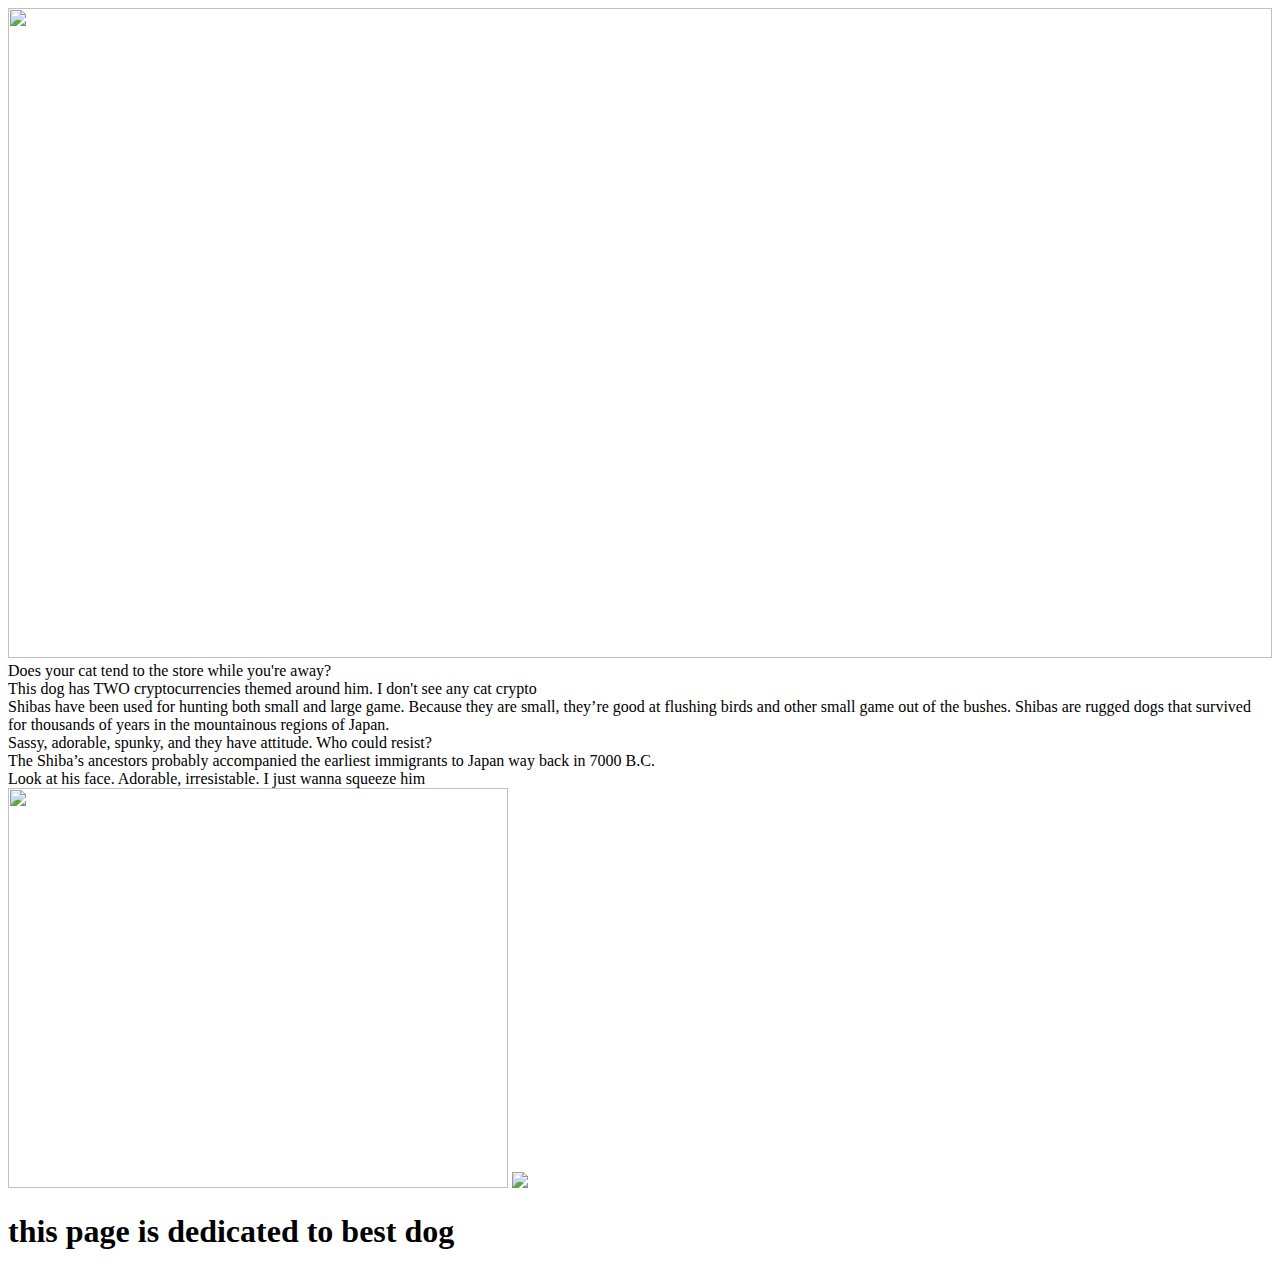
==== index.html @ 57e21d7e "commit" ====
<!DOCTYPE html>
<html lang="en">

<head>
  <meta charset="UTF-8">
  <meta http-equiv="X-UA-Compatible" content="IE=edge">
  <meta name="viewport" content="width=device-width, initial-scale=1.0">

  <link rel="stylesheet" href="./reset.css">
  <link rel="preconnect" href="https://fonts.googleapis.com">
  <link rel="preconnect" href="https://fonts.gstatic.com" crossorigin>
  <link href="https://fonts.googleapis.com/css2?family=Zen+Kaku+Gothic+New:wght@700&display=swap" rel="stylesheet">
   <link rel="stylesheet" href="./style.css">

    <img src="https://i.gadgets360cdn.com/large/dogecoin_stock_unsplash_1630480556270.jpg?downsize=950:*" width= "100%" height= "650 px">
   <div class="container">
      <!-- <div class="divy">A</div> -->
      <div class="divy item1">Does your cat tend to the store while you're away?</div>
      <div class="divy">This dog has TWO cryptocurrencies themed around him. I don't see any cat crypto</div>
      <!-- <div class="divy">C</div> -->
      <div class="divy item">Shibas have been used for hunting both small and large game. Because they are small, they’re good at flushing birds and
      other small game out of the bushes. Shibas are rugged dogs that survived for thousands of years in the mountainous
      regions of Japan.</div>
      <div class="divy item">Sassy, adorable, spunky, and they have attitude. Who could resist?</div>
      <div class="divy">The Shiba’s ancestors probably accompanied the earliest immigrants to Japan way back in 7000 B.C.</div>
      <div class="divy">Look at his face. Adorable, irresistable. I just wanna squeeze him</div>

      <img src="https://www.boredpanda.com/blog/wp-content/uploads/2014/08/dog-opens-counter-window-shiba-inu-doge-3.jpg" width= "500px" height="400px">
      <img src="https://www.boredpanda.com/blog/wp-content/uploads/2018/05/funny-shiba-inu-254-5aec220aa8403__700.jpg">
  </div> 
<div> 
 
  <footer>
    <h1>this page is dedicated to best dog</h1>
  </footer>
</div>
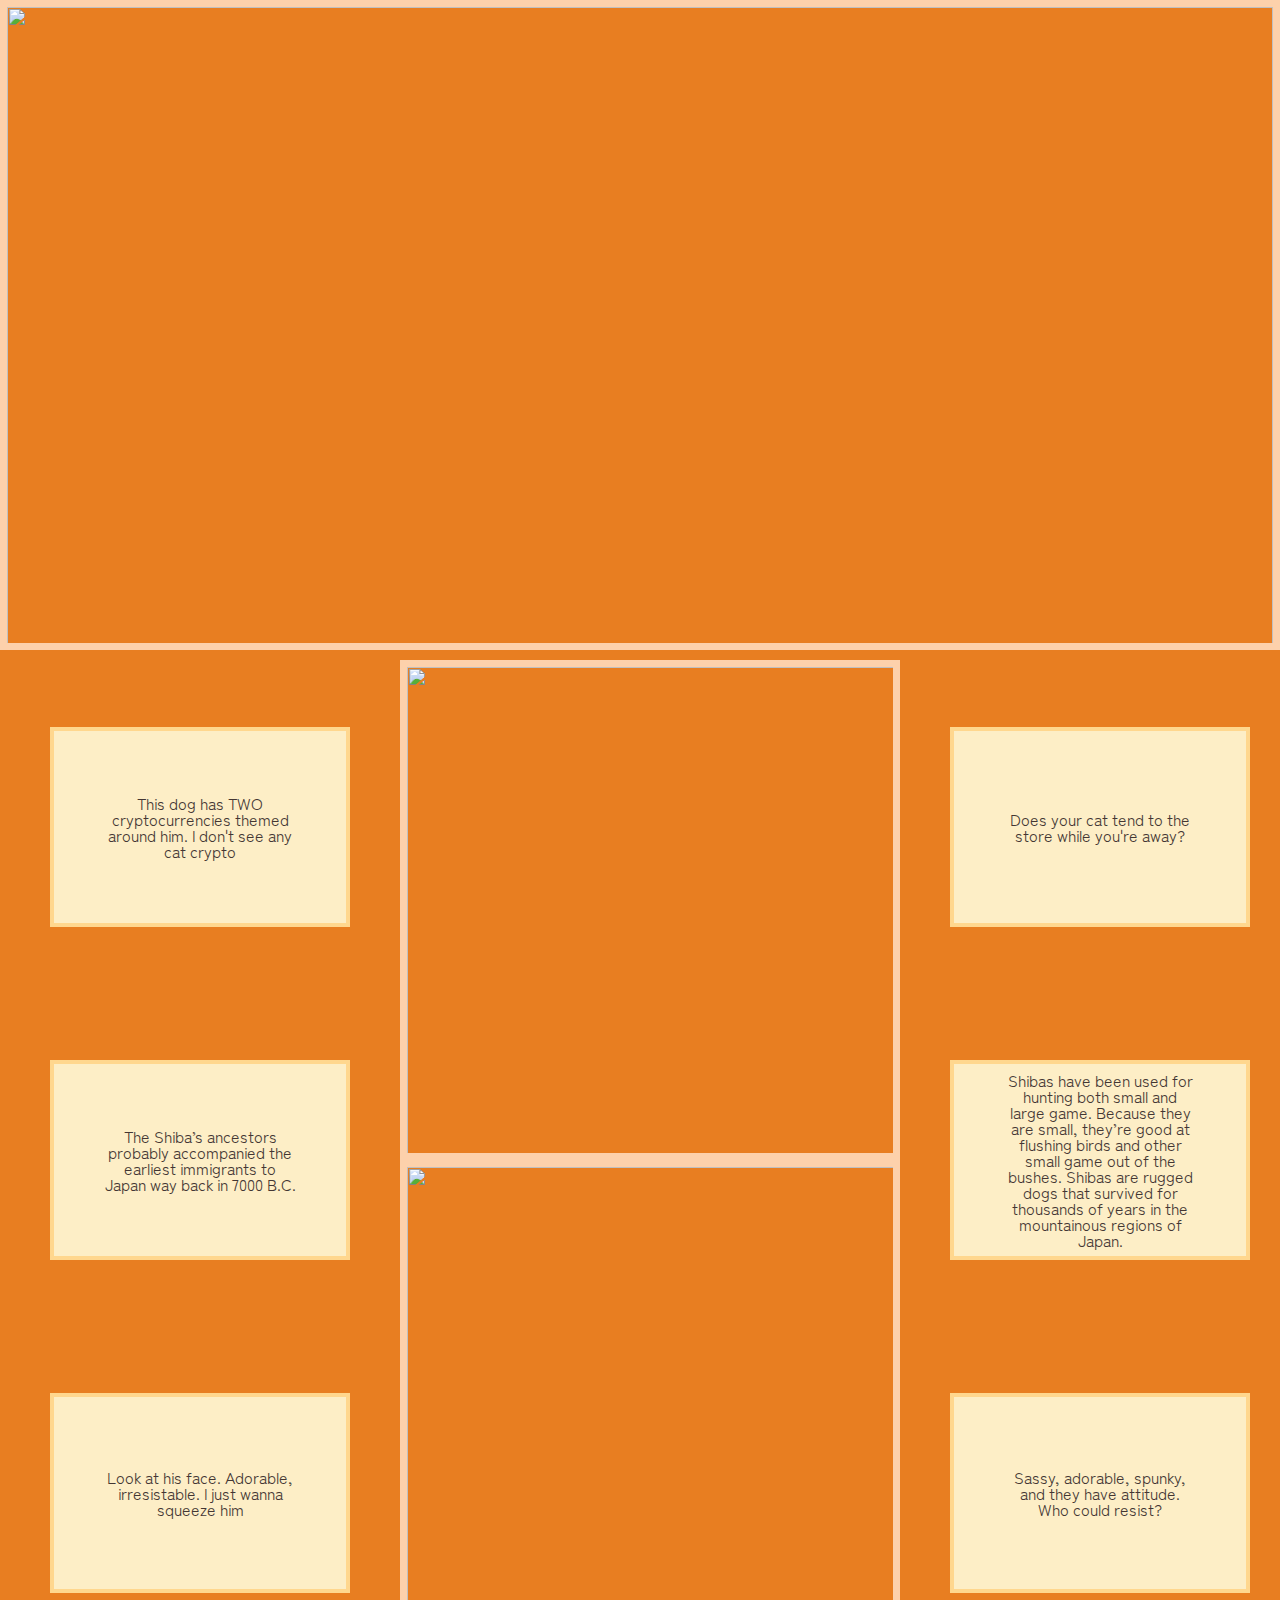
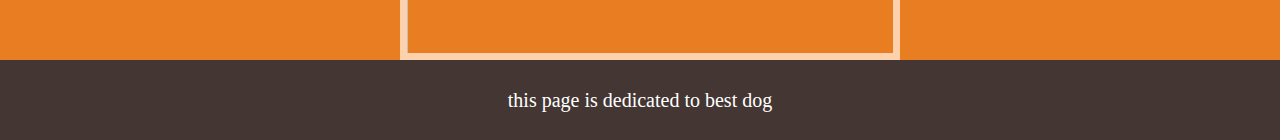
==== commit f871c9dd: "commit" ====
--- a/index.html
+++ b/index.html
@@ -13,6 +13,7 @@
    <link rel="stylesheet" href="./style.css">
 
     <img src="https://i.gadgets360cdn.com/large/dogecoin_stock_unsplash_1630480556270.jpg?downsize=950:*" width= "100%" height= "650 px">
+
    <div class="container">
       <!-- <div class="divy">A</div> -->
       <div class="divy item1">Does your cat tend to the store while you're away?</div>
@@ -25,11 +26,11 @@
       <div class="divy">The Shiba’s ancestors probably accompanied the earliest immigrants to Japan way back in 7000 B.C.</div>
       <div class="divy">Look at his face. Adorable, irresistable. I just wanna squeeze him</div>
 
-      <img src="https://www.boredpanda.com/blog/wp-content/uploads/2014/08/dog-opens-counter-window-shiba-inu-doge-3.jpg" width= "500px" height="400px">
-      <img src="https://www.boredpanda.com/blog/wp-content/uploads/2018/05/funny-shiba-inu-254-5aec220aa8403__700.jpg">
+      <img class="pic"src="https://www.boredpanda.com/blog/wp-content/uploads/2014/08/dog-opens-counter-window-shiba-inu-doge-3.jpg" width= "500px" height="400px">
+      <img class="pic" src="https://www.boredpanda.com/blog/wp-content/uploads/2018/05/funny-shiba-inu-254-5aec220aa8403__700.jpg">
   </div> 
 <div> 
- 
+
   <footer>
     <h1>this page is dedicated to best dog</h1>
   </footer>
--- a/style.css
+++ b/style.css
@@ -0,0 +1,66 @@
+* {
+  box-sizing: border-box;
+  padding: 0;
+  margin: 0;
+  background-color: #E87E21;
+}
+
+.pic {
+  width: 500px;
+  height: 500px;
+}
+
+.container {
+  width: 100%;
+  height: 1000px;
+  background-color: #E87E21;
+  display: flex;
+  flex-direction: column;
+  flex-wrap: wrap;
+  /* justify-content: center; */
+  justify-content: space-between;
+  justify-content: space-around;
+  align-items: center;
+}
+
+.divy {
+  width: 300px;
+  height: 200px;
+  padding: 50px;
+  display: flex;
+  background-color: #fdeec6;
+  border: 4px solid #ffd78e;
+  margin: 50px;
+  align-items: center;
+  text-align: center;
+  font-size: 80 px;
+  font-family: 'Zen Kaku Gothic New', sans-serif;
+  color: #433633;
+}
+
+.item {
+  order: 1;
+}
+
+.item1 {
+  order: 1;
+}
+
+img {
+  flex-wrap: wrap;
+  border: 7px solid #fdd1ab;
+}
+
+footer {
+  display: flex;
+  justify-content: center;
+  padding: 30px;
+  background-color: #433633;
+}
+
+footer h1 {
+  font-size: 20px;
+  color: white;
+  background-color: #433633;
+  text-align: center;
+}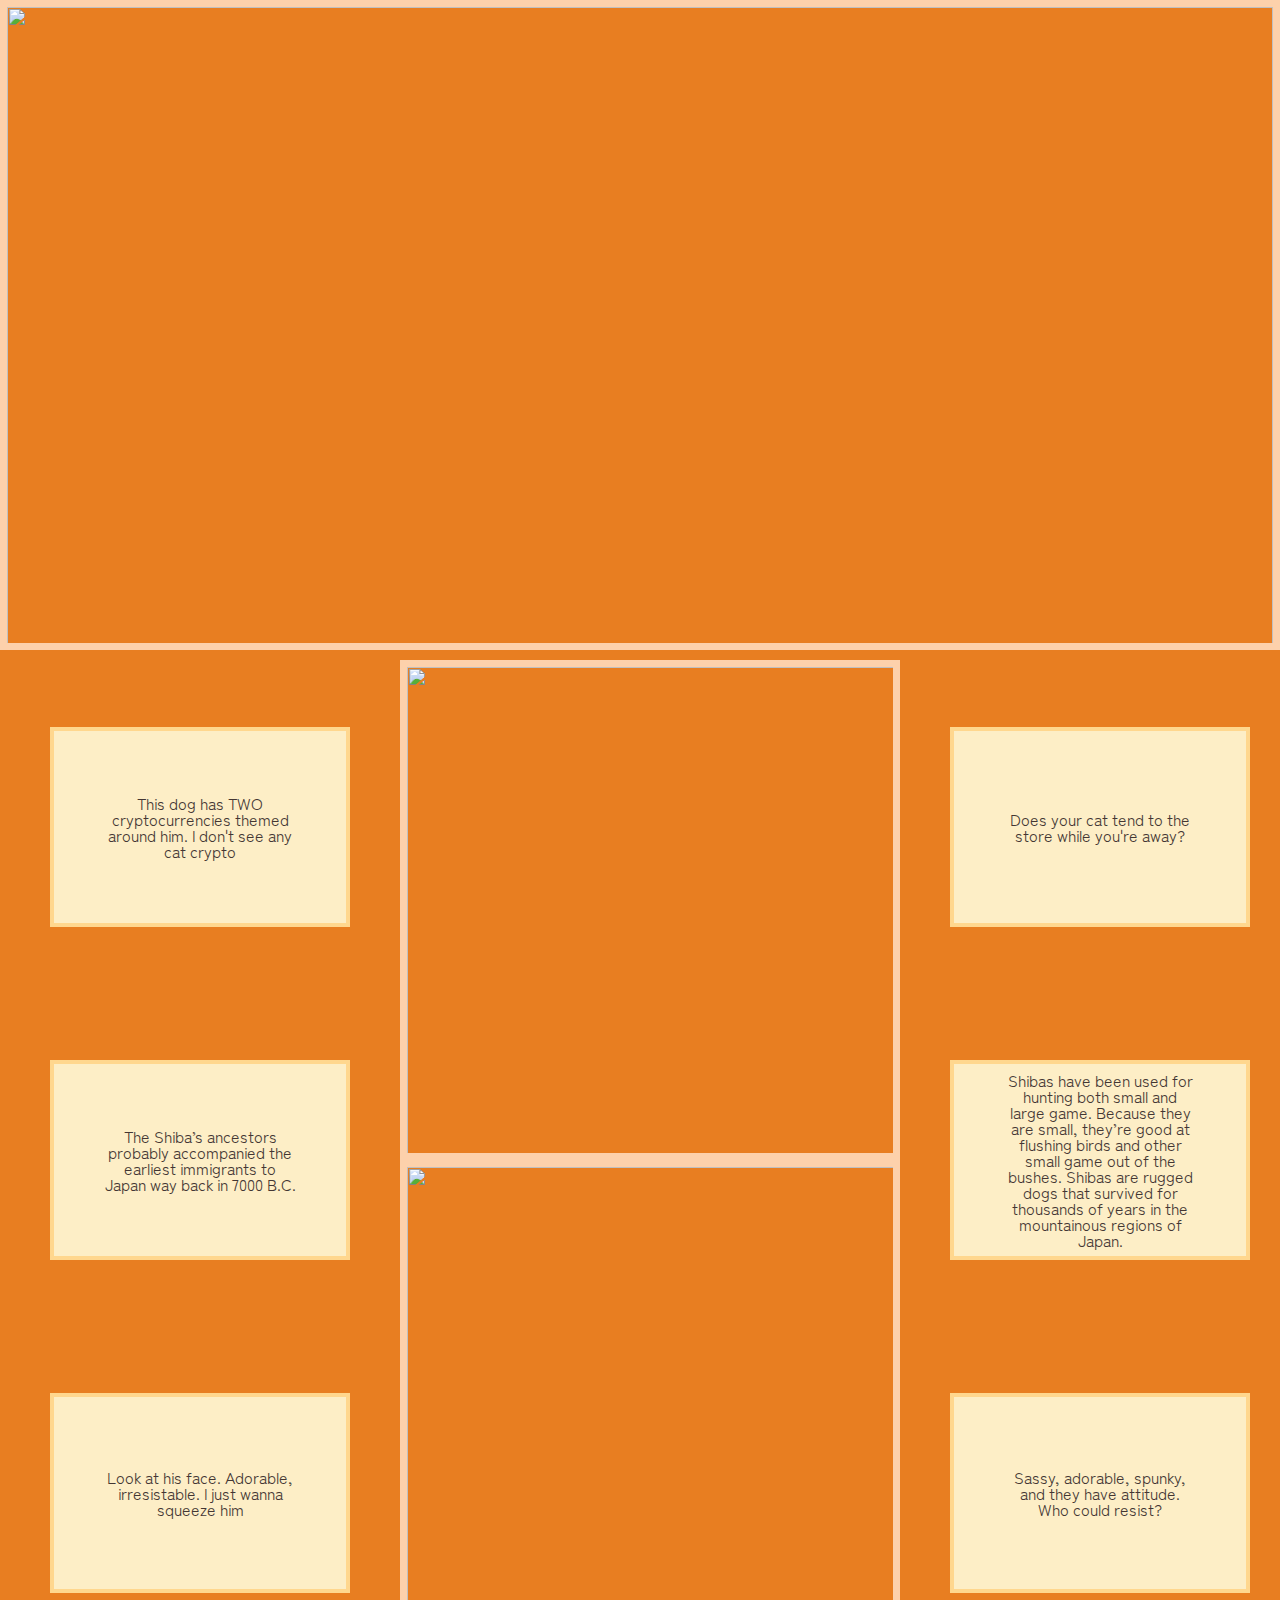
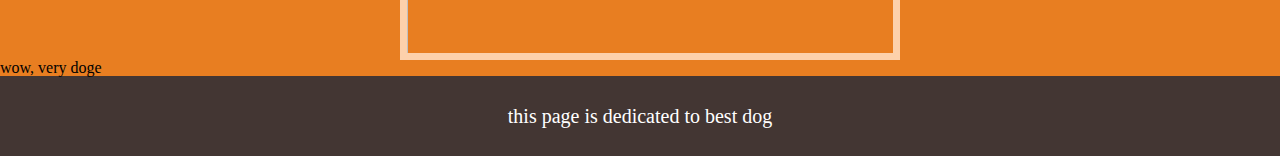
==== commit f99f0b3e: "commit" ====
--- a/index.html
+++ b/index.html
@@ -1,6 +1,10 @@
 <!DOCTYPE html>
 <html lang="en">
-
+  <script src="https://cdn.jsdelivr.net/npm/bootstrap@5.1.3/dist/js/bootstrap.bundle.min.js"
+    integrity="sha384-ka7Sk0Gln4gmtz2MlQnikT1wXgYsOg+OMhuP+IlRH9sENBO0LRn5q+8nbTov4+1p" crossorigin="anonymous"></script>
+  <link href="https://cdn.jsdelivr.net/npm/bootstrap@5.1.3/dist/css/bootstrap.min.css" rel="stylesheet"
+    integrity="sha384-1BmE4kWBq78iYhFldvKuhfTAU6auU8tT94WrHftjDbrCEXSU1oBoqyl2QvZ6jIW3" crossorigin="anonymous">
+<body>
 <head>
   <meta charset="UTF-8">
   <meta http-equiv="X-UA-Compatible" content="IE=edge">
@@ -16,22 +20,26 @@
 
    <div class="container">
       <!-- <div class="divy">A</div> -->
-      <div class="divy item1">Does your cat tend to the store while you're away?</div>
-      <div class="divy">This dog has TWO cryptocurrencies themed around him. I don't see any cat crypto</div>
+      <div class="divy item1 ">Does your cat tend to the store while you're away?</div>
+      <div class="divy ">This dog has TWO cryptocurrencies themed around him. I don't see any cat crypto</div>
       <!-- <div class="divy">C</div> -->
-      <div class="divy item">Shibas have been used for hunting both small and large game. Because they are small, they’re good at flushing birds and
+      <div class="divy item ">Shibas have been used for hunting both small and large game. Because they are small, they’re good at flushing birds and
       other small game out of the bushes. Shibas are rugged dogs that survived for thousands of years in the mountainous
       regions of Japan.</div>
       <div class="divy item">Sassy, adorable, spunky, and they have attitude. Who could resist?</div>
       <div class="divy">The Shiba’s ancestors probably accompanied the earliest immigrants to Japan way back in 7000 B.C.</div>
       <div class="divy">Look at his face. Adorable, irresistable. I just wanna squeeze him</div>
 
-      <img class="pic"src="https://www.boredpanda.com/blog/wp-content/uploads/2014/08/dog-opens-counter-window-shiba-inu-doge-3.jpg" width= "500px" height="400px">
+      <img class="pic" src="https://www.boredpanda.com/blog/wp-content/uploads/2014/08/dog-opens-counter-window-shiba-inu-doge-3.jpg" width= "500px" height="400px">
       <img class="pic" src="https://www.boredpanda.com/blog/wp-content/uploads/2018/05/funny-shiba-inu-254-5aec220aa8403__700.jpg">
   </div> 
 <div> 
 
+<div class="myDiv"></div>
+<div class="divTwo">wow, very doge</div>
+
   <footer>
     <h1>this page is dedicated to best dog</h1>
   </footer>
-</div>+</div>
+</body>--- a/style.css
+++ b/style.css
@@ -3,6 +3,29 @@
   padding: 0;
   margin: 0;
   background-color: #E87E21;
+}
+
+@media screen and (max-width: 576px) {
+  body {
+    width: auto 
+    height: auto
+  }
+  .container {
+    width: auto 
+    height: auto
+  }
+
+  img {
+    width: auto;
+    height: auto;
+  }
+  .divTwo {
+    display: block;
+    width: 100%;
+    height: 200px;
+    background-color: orange;
+    font-size: 50px;
+  }
 }
 
 .pic {
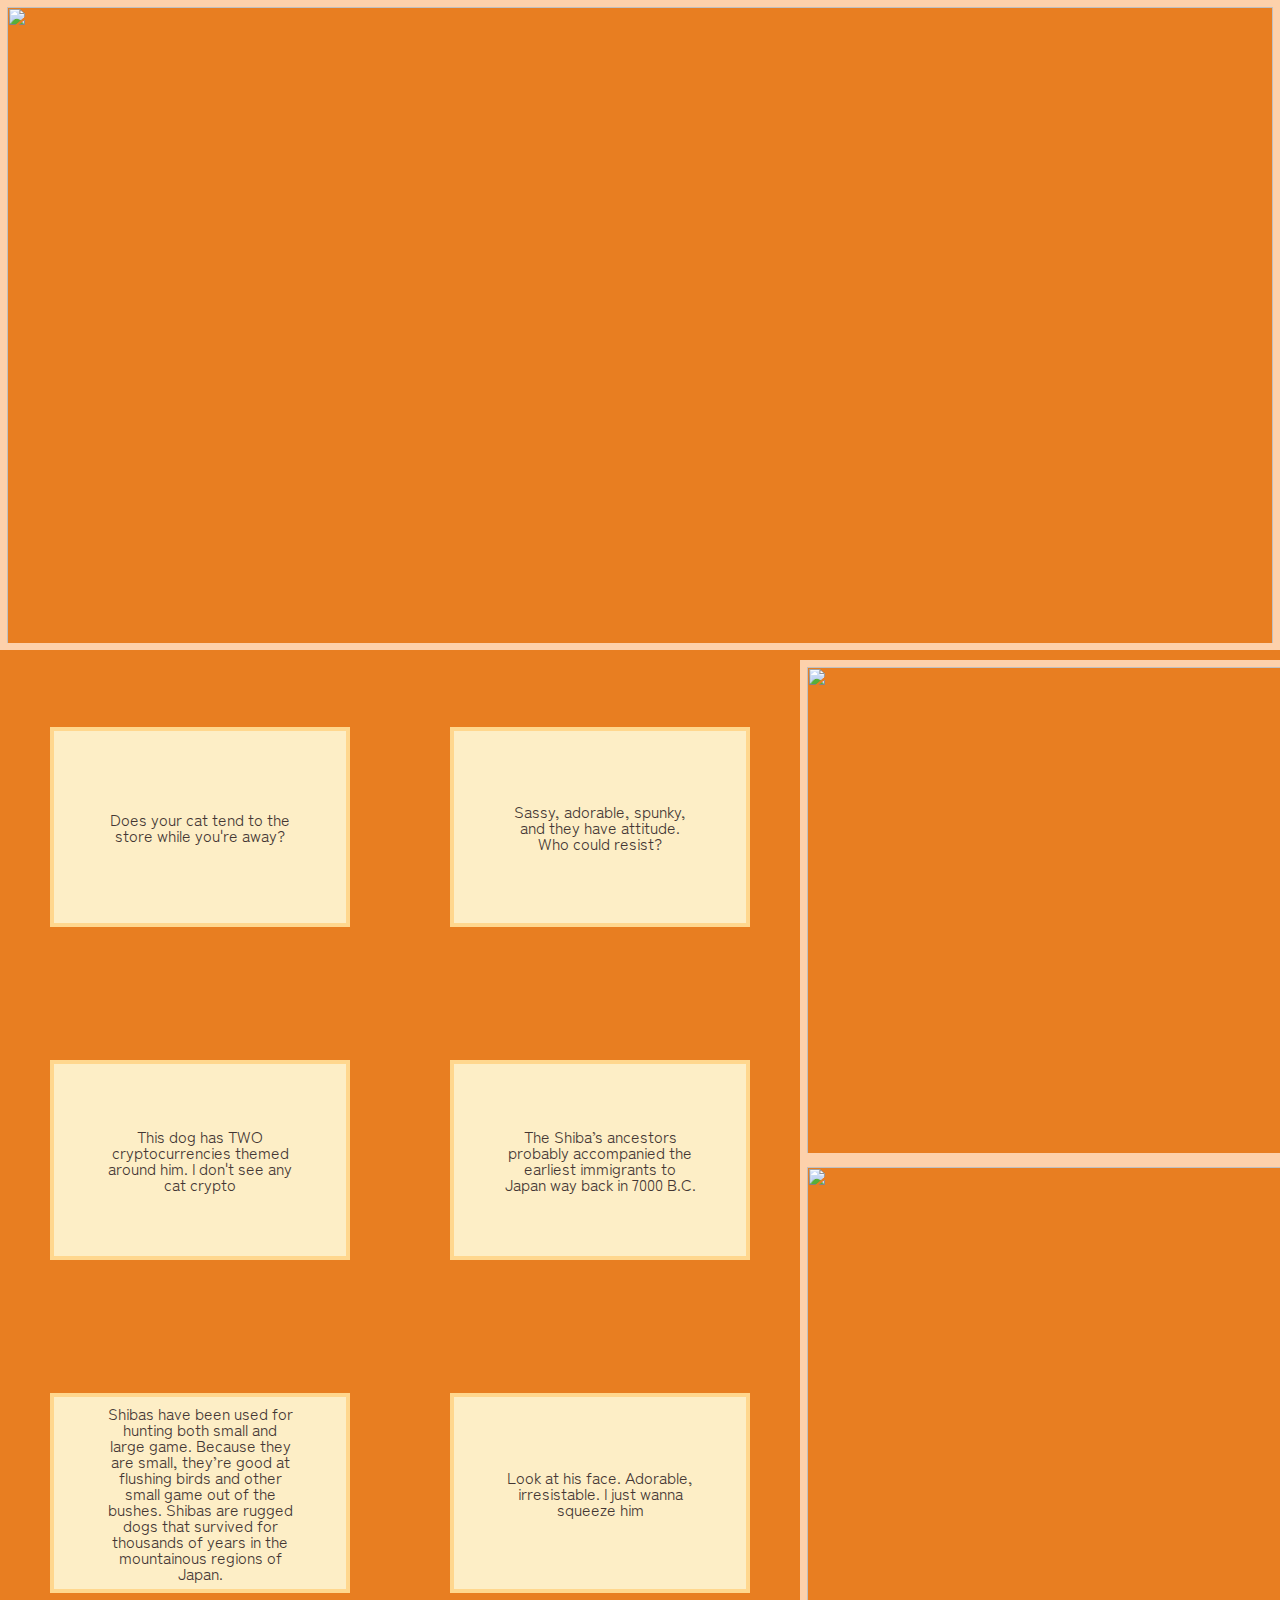
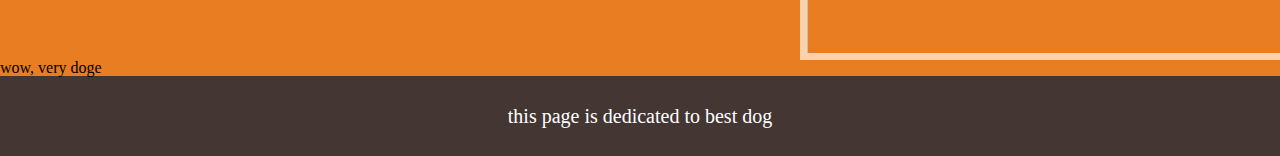
==== commit 30f1a047: "commit" ====
--- a/index.html
+++ b/index.html
@@ -33,8 +33,7 @@
       <img class="pic" src="https://www.boredpanda.com/blog/wp-content/uploads/2014/08/dog-opens-counter-window-shiba-inu-doge-3.jpg" width= "500px" height="400px">
       <img class="pic" src="https://www.boredpanda.com/blog/wp-content/uploads/2018/05/funny-shiba-inu-254-5aec220aa8403__700.jpg">
   </div> 
-<div> 
-
+</head
 <div class="myDiv"></div>
 <div class="divTwo">wow, very doge</div>
 
--- a/style.css
+++ b/style.css
@@ -61,13 +61,13 @@
   color: #433633;
 }
 
-.item {
+/* .item {
   order: 1;
 }
 
 .item1 {
   order: 1;
-}
+} */
 
 img {
   flex-wrap: wrap;
